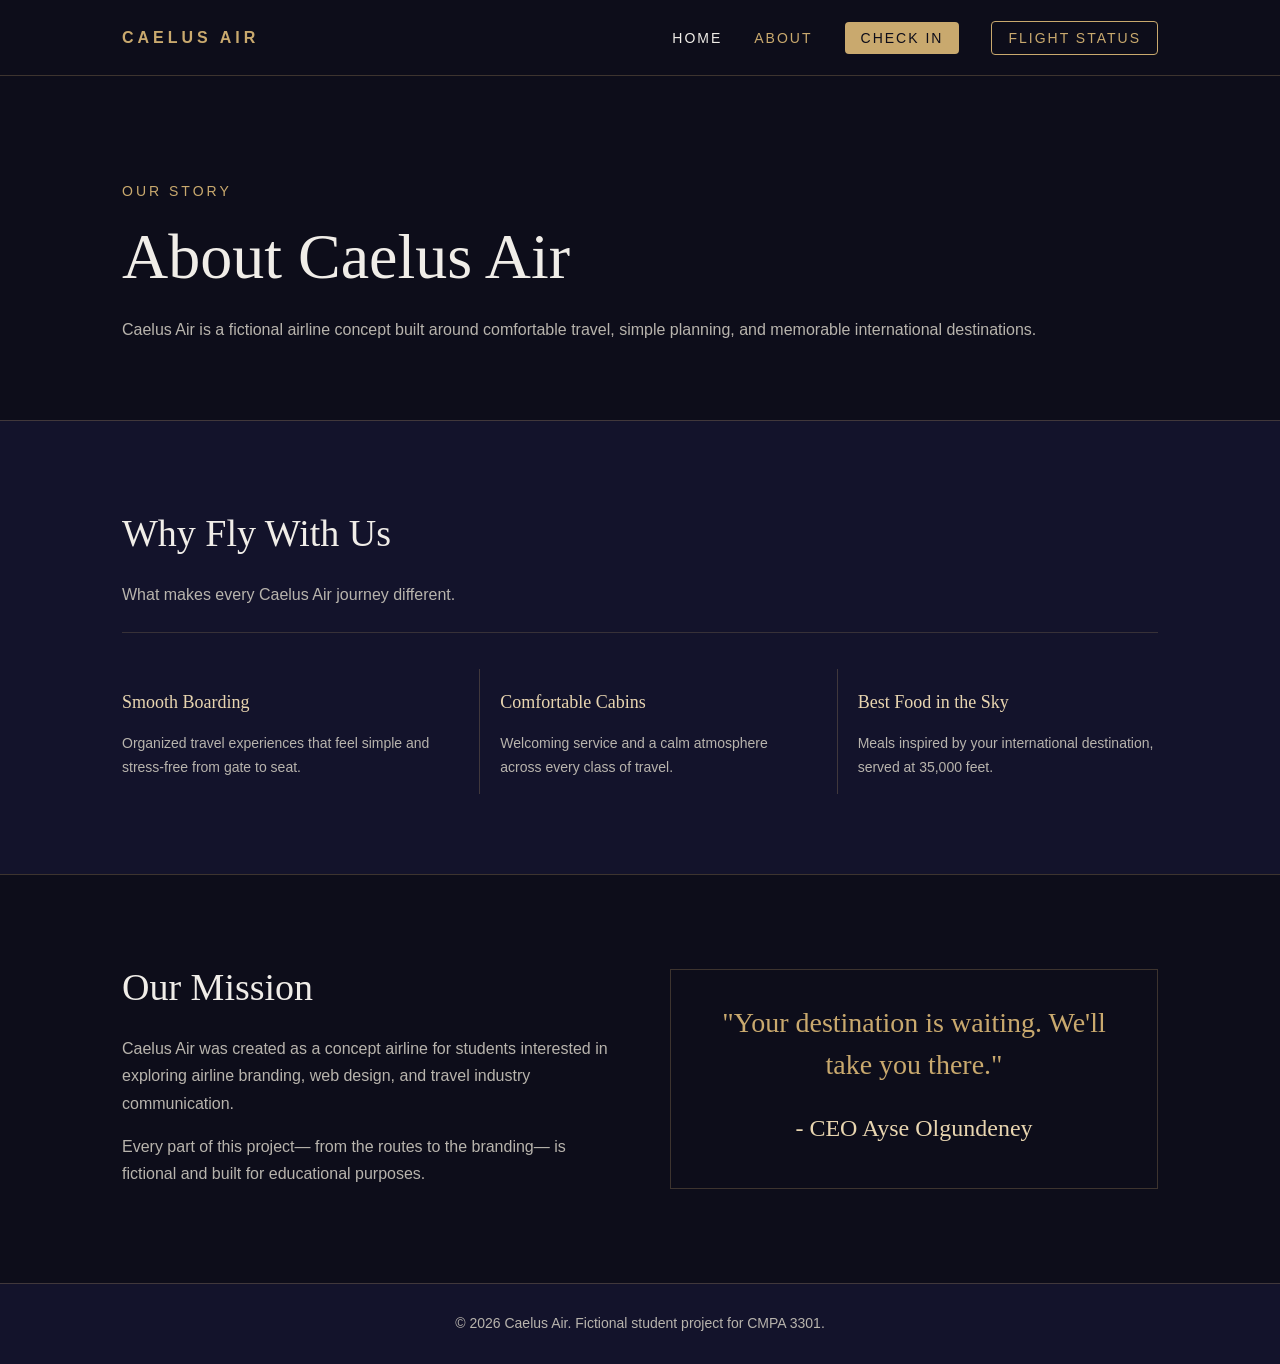
==== about.html @ 640d3530 "Update about.html" ====
<!DOCTYPE html>
<html lang="en">
<head>
  <meta charset="UTF-8">
  <meta name="viewport" content="width=device-width, initial-scale=1.0">
  <title>About – Caelus Air</title>
  <link rel="stylesheet" href="style.css">
</head>

<body>
  <header>
    <nav class="nav">
      <a href="index.html" class="logo">CAELUS AIR</a>

      <ul class="nav-links">
        <li><a href="index.html">Home</a></li>
        <li><a href="about.html" class="active">About</a></li>
        <li><a href="#" class="nav-button">Check In</a></li>
        <li><a href="#" class="nav-button nav-button-outline">Flight Status</a></li>
      </ul>
    </nav>
  </header>

  <main>
    <section class="page-hero">
      <div class="container">
        <p class="tagline">Our story</p>
        <h1>About Caelus Air</h1>
        <p>
          Caelus Air is a fictional airline concept built around comfortable
          travel, simple planning, and memorable international destinations.
        </p>
      </div>
    </section>

    <section class="section dark-section">
      <div class="container">
        <h2>Why Fly With Us</h2>
        <p class="section-intro">What makes every Caelus Air journey different.</p>

        <div class="why-grid">
          <div>
            <h3>Smooth Boarding</h3>
            <p>Organized travel experiences that feel simple and stress-free from gate to seat.</p>
          </div>

          <div>
            <h3>Comfortable Cabins</h3>
            <p>Welcoming service and a calm atmosphere across every class of travel.</p>
          </div>

          <div>
            <h3>Best Food in the Sky</h3>
            <p>Meals inspired by your international destination, served at 35,000 feet.</p>
          </div>
        </div>
      </div>
    </section>

    <section class="section">
      <div class="container">
        <div class="about-grid">
          <div>
            <h2>Our Mission</h2>
            <p>
              Caelus Air was created as a concept airline for students interested
              in exploring airline branding, web design, and travel industry
              communication.
            </p>
            <p>
              Every part of this project— from the routes to the branding—
              is fictional and built for educational purposes.
            </p>
          </div>

          <blockquote>
            "Your destination is waiting. We'll take you there." 
            <div>
            <h3>- CEO Ayse Olgundeney</h3>
            
          </blockquote>
        </div>
      </div>
    </section>
  </main>

  <footer>
    <p>© 2026 Caelus Air. Fictional student project for CMPA 3301.</p>
  </footer>
</body>
</html>
---- style.css ----
* {
  box-sizing: border-box;
}

body {
  margin: 0;
  background-color: #0d0d1a;
  color: #f0ede8;
  font-family: Arial, Helvetica, sans-serif;
  line-height: 1.7;
}

a {
  text-decoration: none;
  color: inherit;
}

ul {
  list-style: none;
}

header {
  background-color: #0d0d1a;
  border-bottom: 1px solid rgba(201, 169, 110, 0.25);
}

.nav {
  max-width: 1100px;
  margin: 0 auto;
  padding: 24px 32px;
  display: flex;
  justify-content: space-between;
  align-items: center;
}

.logo {
  color: #c9a96e;
  font-weight: bold;
  letter-spacing: 4px;
}

.nav-links {
  display: flex;
  gap: 32px;
  margin: 0;
  padding: 0;
}

.nav-links a {
  color: #f0ede8;
  text-transform: uppercase;
  font-size: 14px;
  letter-spacing: 2px;
  transition: 0.3s ease;
}

.nav-links a:hover,
.nav-links a.active {
  color: #c9a96e;
}

.nav-button {
  background-color: #c9a96e;
  color: #0d0d1a !important;
  padding: 8px 16px;
  border-radius: 4px;
  font-size: 14px;
  letter-spacing: 1px;
  transition: 0.3s ease;
}

.nav-button:hover {
  background-color: #b8945a;
  color: #0d0d1a !important;
}

.nav-button-outline {
  background-color: transparent;
  color: #c9a96e !important;
  border: 1px solid #c9a96e;
}

.nav-button-outline:hover {
  background-color: #c9a96e;
  color: #0d0d1a !important;
}

.container {
  max-width: 1100px;
  margin: 0 auto;
  padding: 0 32px;
}

.hero {
  padding: 110px 0;
}

.page-hero {
  padding: 90px 0 60px;
}

.tagline {
  color: #c9a96e;
  text-transform: uppercase;
  letter-spacing: 3px;
  font-size: 14px;
  margin-bottom: 18px;
}

h1 {
  font-family: Georgia, "Times New Roman", serif;
  font-size: 64px;
  font-weight: normal;
  line-height: 1.1;
  max-width: 850px;
  margin: 0 0 24px;
}

h2 {
  font-family: Georgia, "Times New Roman", serif;
  font-size: 38px;
  font-weight: normal;
  margin-top: 0;
  margin-bottom: 12px;
}

h3 {
  font-family: Georgia, "Times New Roman", serif;
  font-size: 24px;
  font-weight: normal;
  color: #e8d5b0;
  margin-bottom: 10px;
}

p {
  color: #b8b4ad;
}

.hero p {
  max-width: 520px;
}

.search-bar {
  margin-top: 28px;
  max-width: 820px;
  background-color: #f7f7f7;
  border-radius: 8px;
  padding: 8px;
  display: flex;
  align-items: center;
}

.search-item {
  padding: 10px 34px;
  border-right: 1px solid #d7d7d7;
}

.search-item:last-of-type {
  border-right: none;
}

.search-item p {
  margin: 0;
  color: #5c6570;
  font-size: 15px;
  max-width: none;
}

.search-button {
  margin-left: auto;
  background-color: #c9a96e;
  color: #0d0d1a;
  padding: 12px 22px;
  border-radius: 6px;
  font-weight: bold;
  font-size: 14px;
}

.button {
  display: inline-block;
  margin-top: 16px;
  padding: 12px 24px;
  border: 1px solid #c9a96e;
  color: #c9a96e;
  text-transform: uppercase;
  letter-spacing: 2px;
  font-size: 13px;
  transition: 0.3s ease;
}

.button:hover {
  background-color: #c9a96e;
  color: #0d0d1a;
}

.section {
  padding: 80px 0;
  border-top: 1px solid rgba(201, 169, 110, 0.25);
}

.section-intro {
  margin-bottom: 36px;
  padding-bottom: 24px;
  border-bottom: 1px solid rgba(201, 169, 110, 0.2);
}

.route-list {
  margin-top: 40px;
}

.route-row {
  display: flex;
  justify-content: space-between;
  align-items: center;
  padding: 28px 0;
  border-bottom: 1px solid rgba(201, 169, 110, 0.2);
}

.route-row h3 {
  margin: 0 0 8px;
}

.route-row p {
  margin: 0;
  color: #b8b4ad;
}

.price {
  color: #c9a96e;
  font-size: 24px;
  font-weight: bold;
}

.dark-section {
  background-color: #13132b;
}

.info-grid {
  display: grid;
  grid-template-columns: repeat(3, 1fr);
  gap: 36px;
  margin-top: 36px;
}

.info-grid div {
  border-left: 1px solid rgba(201, 169, 110, 0.25);
  padding-left: 20px;
}

.info-grid div:first-child {
  border-left: none;
  padding-left: 0;
}

.stars {
  color: #c9a96e;
  font-size: 16px;
  letter-spacing: 2px;
  margin-bottom: 6px;
}

.why-grid {
  display: grid;
  grid-template-columns: repeat(3, 1fr);
  gap: 36px;
  margin-top: 24px;
}

.why-grid div {
  border-left: 1px solid rgba(201, 169, 110, 0.25);
  padding-left: 20px;
}

.why-grid div:first-child {
  border-left: none;
  padding-left: 0;
}

.why-grid h3 {
  font-size: 18px;
  margin-bottom: 8px;
}

.why-grid p {
  font-size: 14px;
}

.about-grid {
  display: grid;
  grid-template-columns: 1fr 1fr;
  gap: 60px;
  align-items: center;
}

blockquote {
  border: 1px solid rgba(201, 169, 110, 0.25);
  color: #c9a96e;
  font-family: Georgia, "Times New Roman", serif;
  font-size: 28px;
  line-height: 1.5;
  padding: 32px;
  margin: 0;
  text-align: center;
}

.center-section {
  text-align: center;
}

.center-section p {
  margin-bottom: 20px;
}

footer {
  text-align: center;
  padding: 28px;
  background-color: #13132b;
  border-top: 1px solid rgba(201, 169, 110, 0.25);
}

footer p {
  margin: 0;
  font-size: 14px;
}

@media (max-width: 800px) {
  .nav {
    flex-direction: column;
    gap: 16px;
  }

  .nav-links {
    gap: 20px;
  }

  h1 {
    font-size: 42px;
  }

  h2 {
    font-size: 30px;
  }

  .info-grid,
  .about-grid {
    grid-template-columns: 1fr;
  }

  .info-grid div {
    border-left: none;
    padding-left: 0;
    border-top: 1px solid rgba(201, 169, 110, 0.25);
    padding-top: 20px;
  }

  .info-grid div:first-child {
    border-top: none;
    padding-top: 0;
  }

  .search-bar {
    flex-direction: column;
    align-items: stretch;
    gap: 8px;
  }

  .search-item {
    border-right: none;
    border-bottom: 1px solid #d7d7d7;
  }

  .search-button {
    margin-left: 0;
    text-align: center;
  }

  .route-row {
    flex-direction: column;
    align-items: flex-start;
    gap: 14px;
  }

  .hero {
    padding: 80px 0;
  }

  .section {
    padding: 60px 0;
  }
}
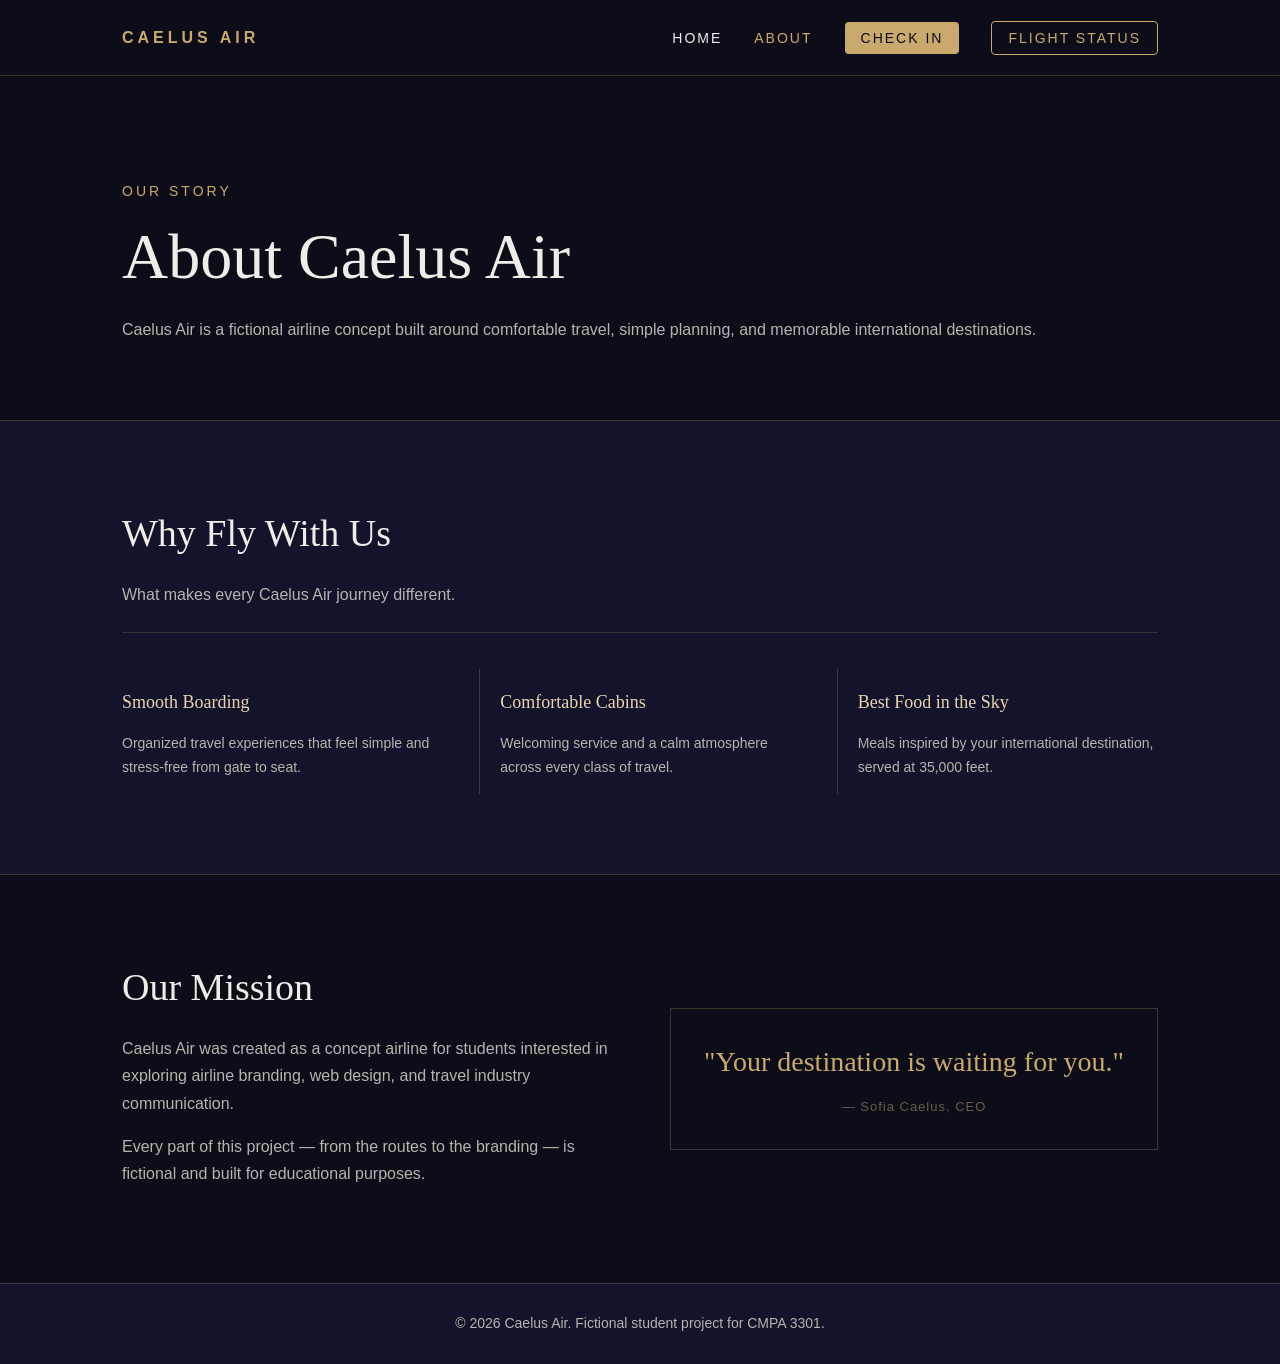
==== commit bd4dc3a2: "added -ceo to about page" ====
--- a/about.html
+++ b/about.html
@@ -68,16 +68,14 @@
               communication.
             </p>
             <p>
-              Every part of this project— from the routes to the branding—
+              Every part of this project — from the routes to the branding —
               is fictional and built for educational purposes.
             </p>
           </div>
 
           <blockquote>
-            "Your destination is waiting. We'll take you there." 
-            <div>
-            <h3>- CEO Ayse Olgundeney</h3>
-            
+            "Your destination is waiting for you."
+            <span class="quote-author">— Sofia Caelus, CEO</span>
           </blockquote>
         </div>
       </div>
--- a/style.css
+++ b/style.css
@@ -303,7 +303,14 @@
   text-align: center;
 }
 
-.center-section {
+.quote-author {
+  display: block;
+  margin-top: 14px;
+  font-family: Arial, Helvetica, sans-serif;
+  font-size: 13px;
+  color: rgba(201, 169, 110, 0.5);
+  letter-spacing: 1px;
+}
   text-align: center;
 }
 
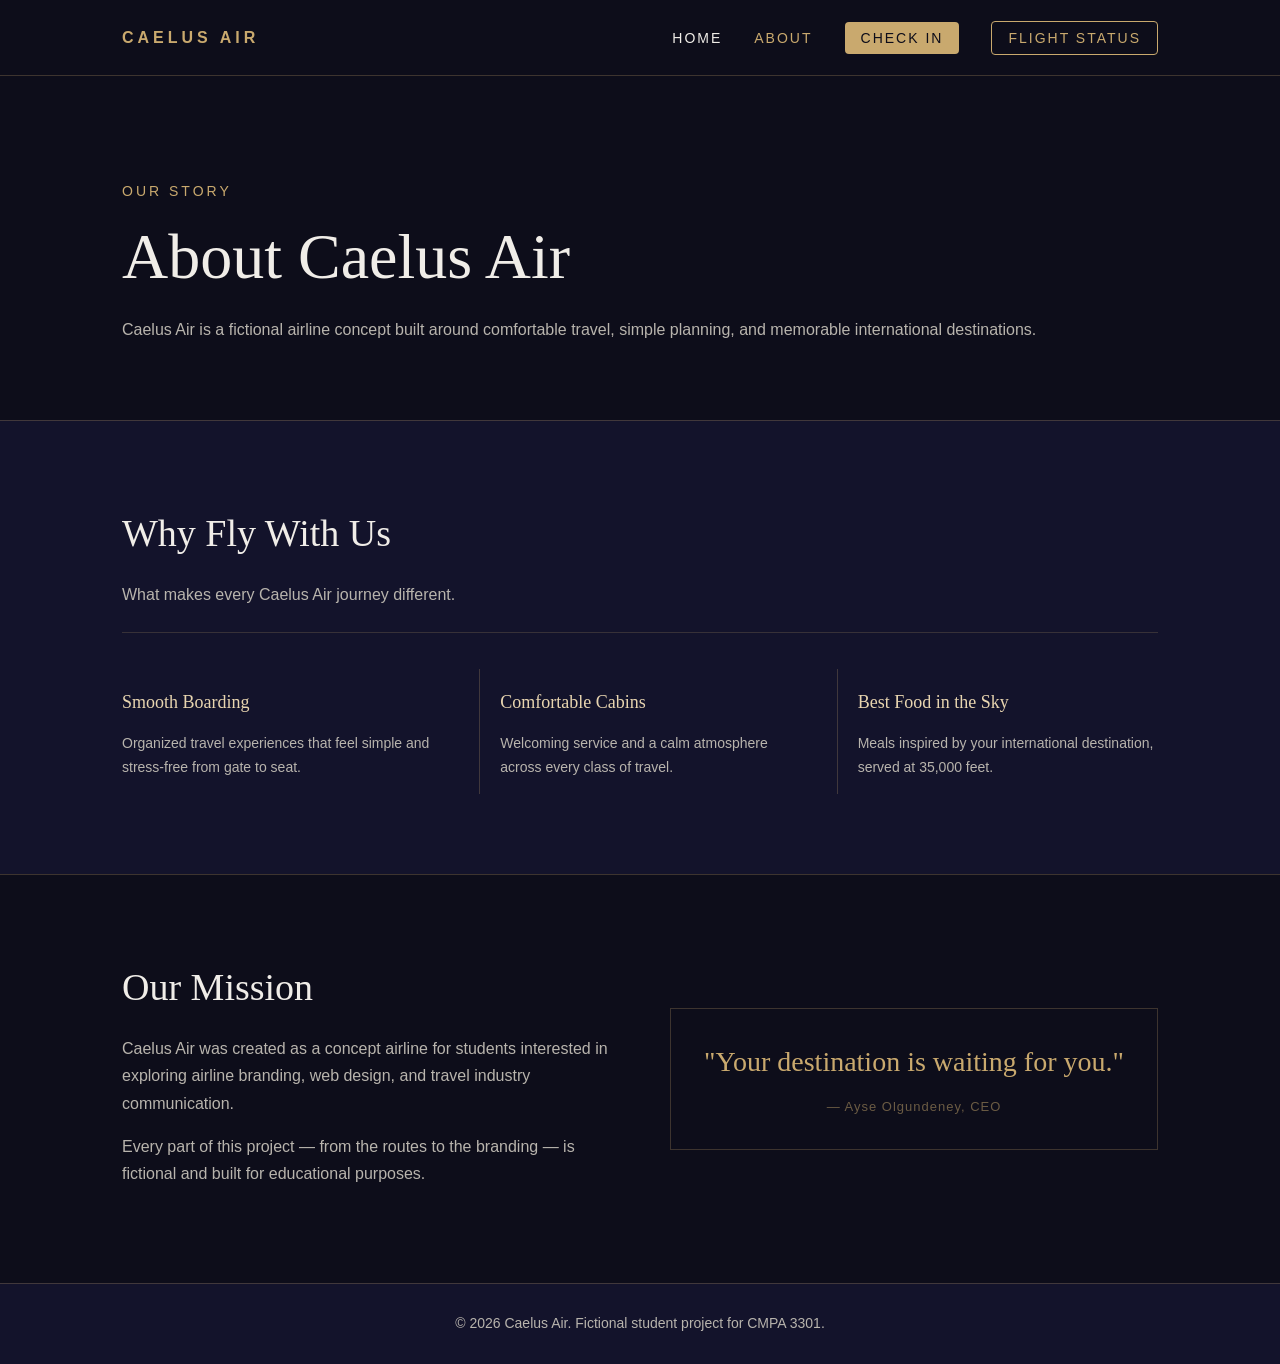
==== commit f529adcb: "updated with my actual name" ====
--- a/about.html
+++ b/about.html
@@ -75,7 +75,7 @@
 
           <blockquote>
             "Your destination is waiting for you."
-            <span class="quote-author">— Sofia Caelus, CEO</span>
+            <span class="quote-author">— Ayse Olgundeney, CEO</span>
           </blockquote>
         </div>
       </div>
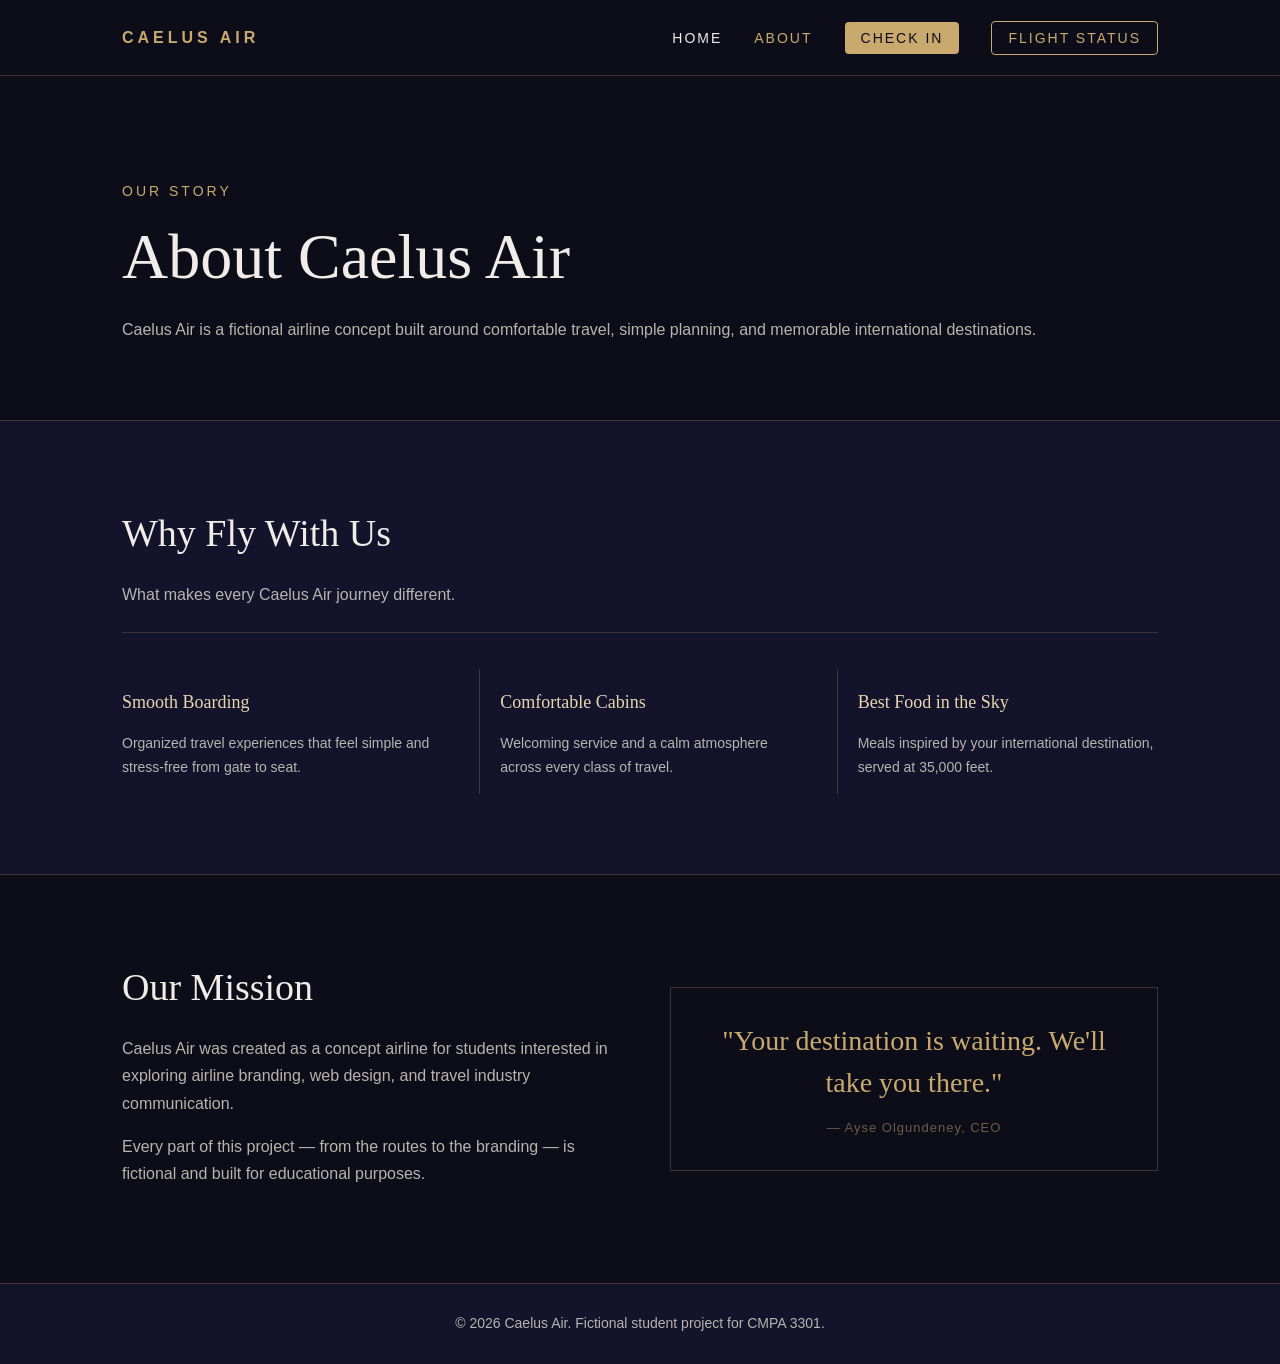
==== commit ca36c8e2: "Update about.html" ====
--- a/about.html
+++ b/about.html
@@ -74,7 +74,7 @@
           </div>
 
           <blockquote>
-            "Your destination is waiting for you."
+            "Your destination is waiting. We'll take you there."
             <span class="quote-author">— Ayse Olgundeney, CEO</span>
           </blockquote>
         </div>
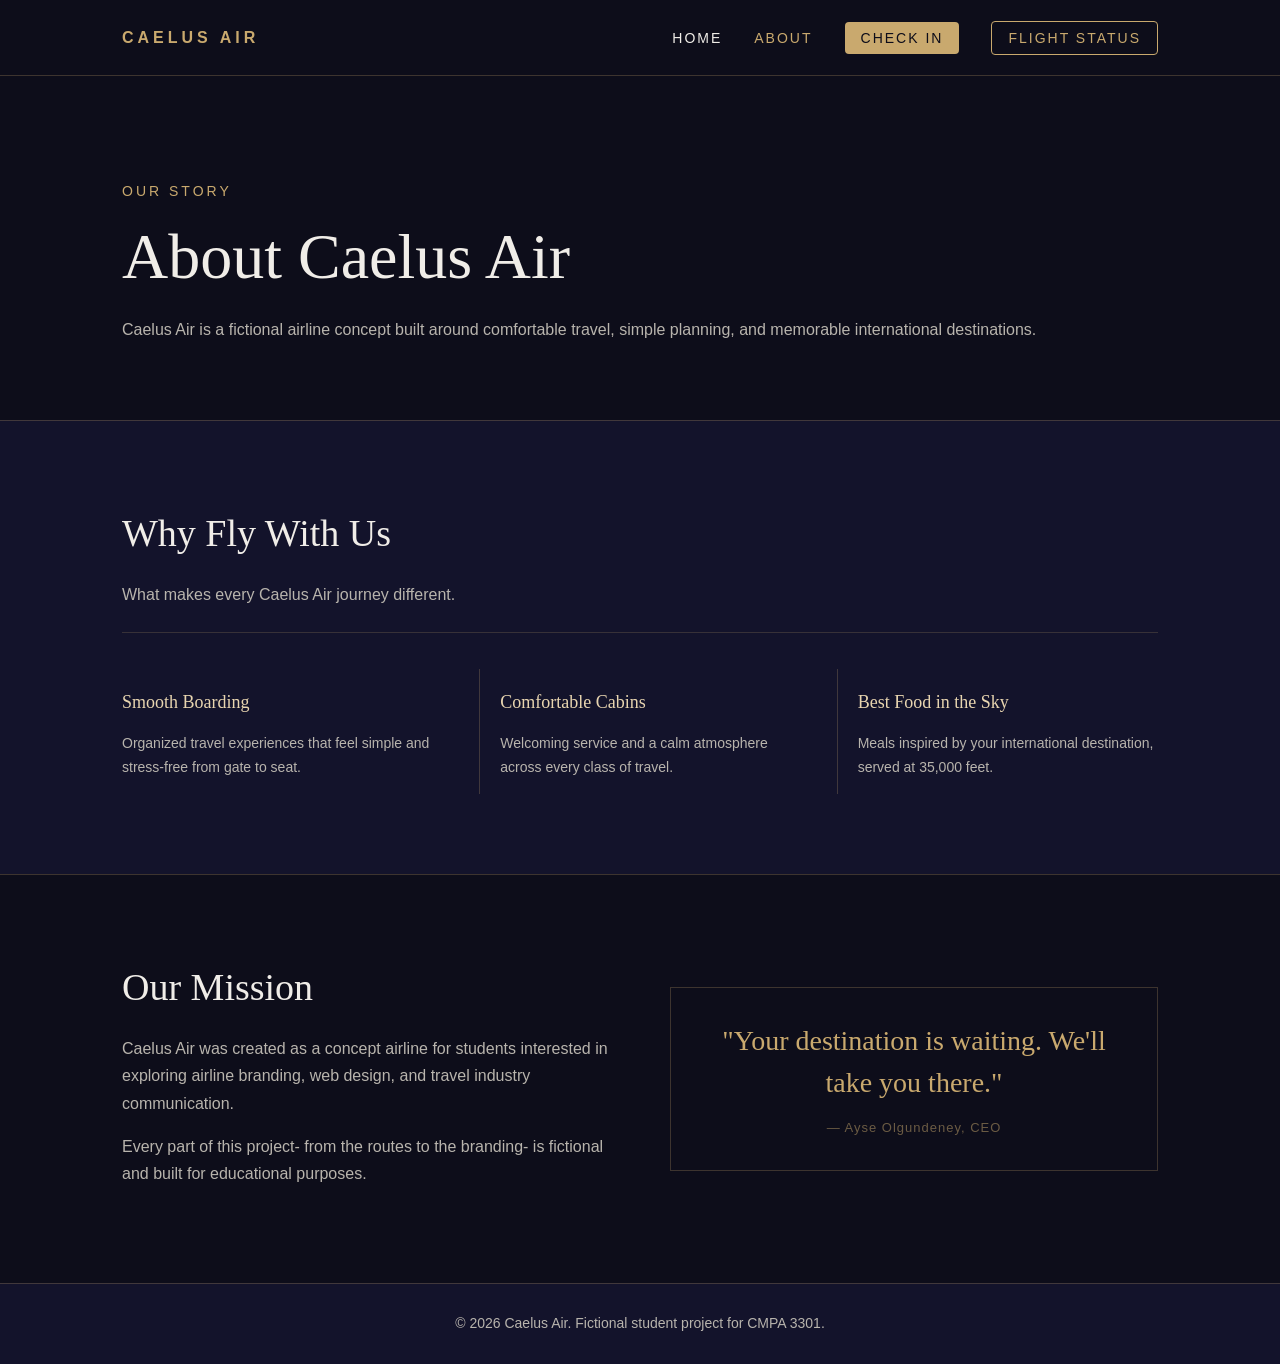
==== commit 52487f84: "Update about.html" ====
--- a/about.html
+++ b/about.html
@@ -68,7 +68,7 @@
               communication.
             </p>
             <p>
-              Every part of this project — from the routes to the branding —
+              Every part of this project- from the routes to the branding-
               is fictional and built for educational purposes.
             </p>
           </div>
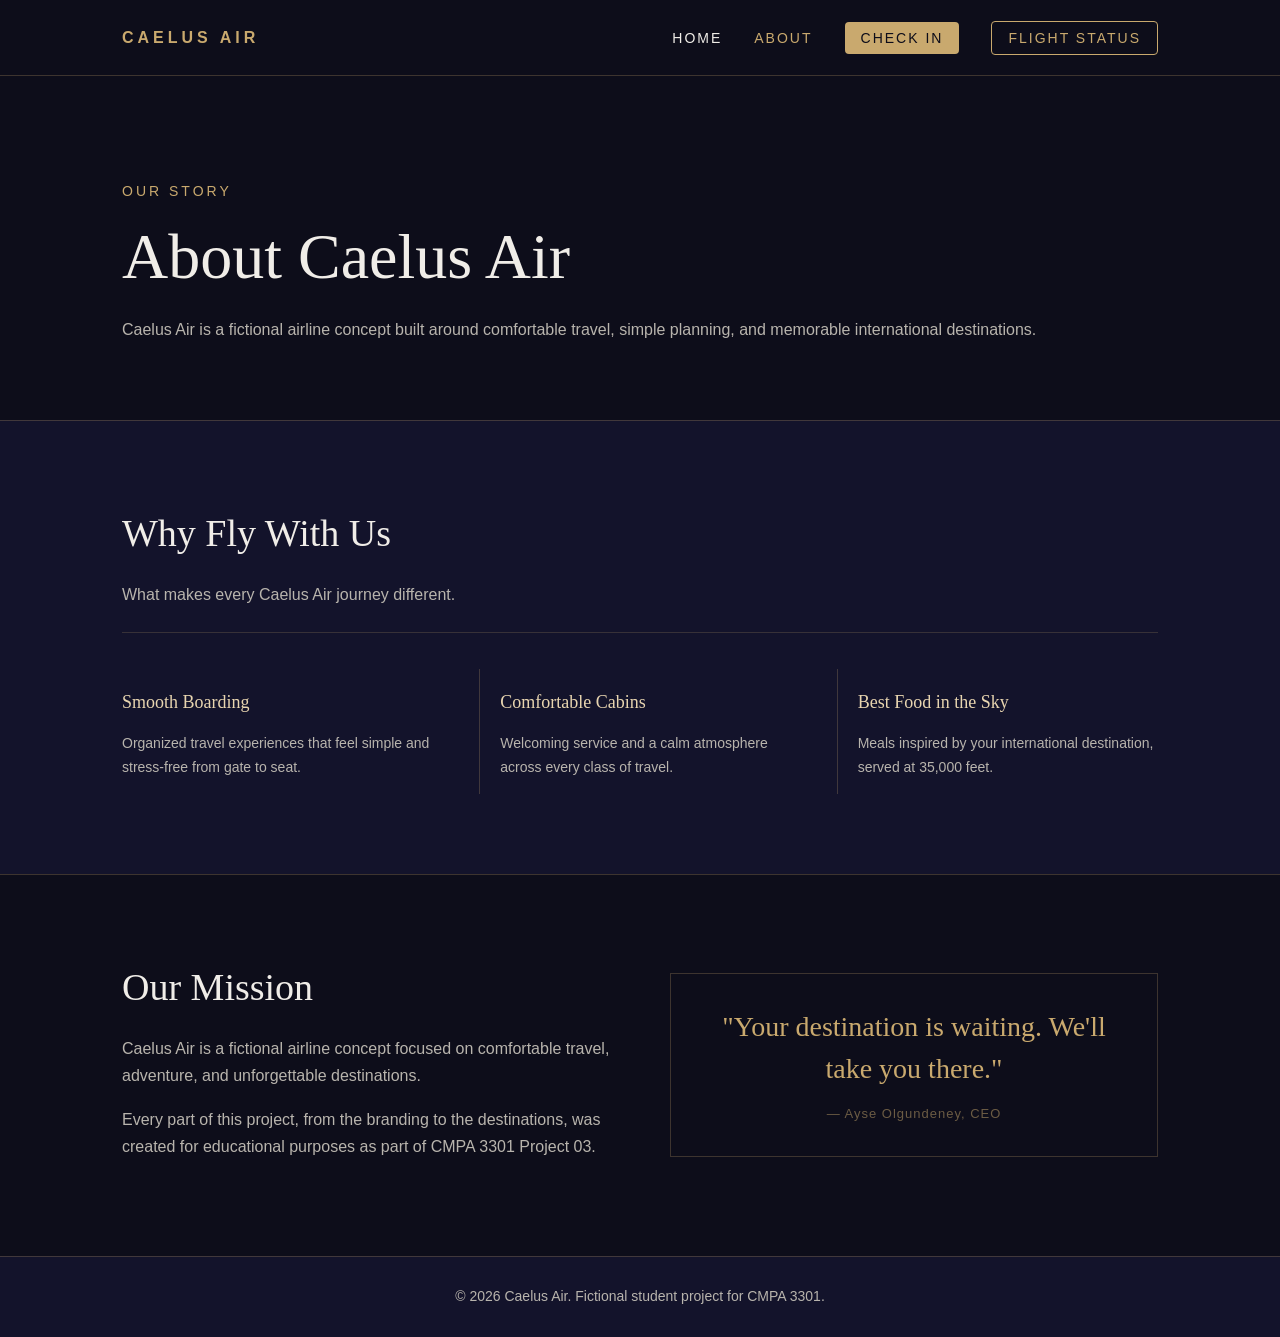
==== commit 98dcffbb: "Update about.html" ====
--- a/about.html
+++ b/about.html
@@ -63,14 +63,10 @@
           <div>
             <h2>Our Mission</h2>
             <p>
-              Caelus Air was created as a concept airline for students interested
-              in exploring airline branding, web design, and travel industry
-              communication.
+              Caelus Air is a fictional airline concept focused on comfortable travel, adventure, and unforgettable destinations. 
             </p>
             <p>
-              Every part of this project- from the routes to the branding-
-              is fictional and built for educational purposes.
-            </p>
+            Every part of this project, from the branding to the destinations, was created for educational purposes as part of CMPA 3301 Project 03.            </p>
           </div>
 
           <blockquote>
--- a/style.css
+++ b/style.css
@@ -66,23 +66,14 @@
   border-radius: 4px;
   font-size: 14px;
   letter-spacing: 1px;
-  transition: 0.3s ease;
-}
-
-.nav-button:hover {
-  background-color: #b8945a;
-  color: #0d0d1a !important;
+  pointer-events: none;
+  cursor: default;
 }
 
 .nav-button-outline {
   background-color: transparent;
   color: #c9a96e !important;
   border: 1px solid #c9a96e;
-}
-
-.nav-button-outline:hover {
-  background-color: #c9a96e;
-  color: #0d0d1a !important;
 }
 
 .container {
@@ -311,8 +302,6 @@
   color: rgba(201, 169, 110, 0.5);
   letter-spacing: 1px;
 }
-  text-align: center;
-}
 
 .center-section p {
   margin-bottom: 20px;
